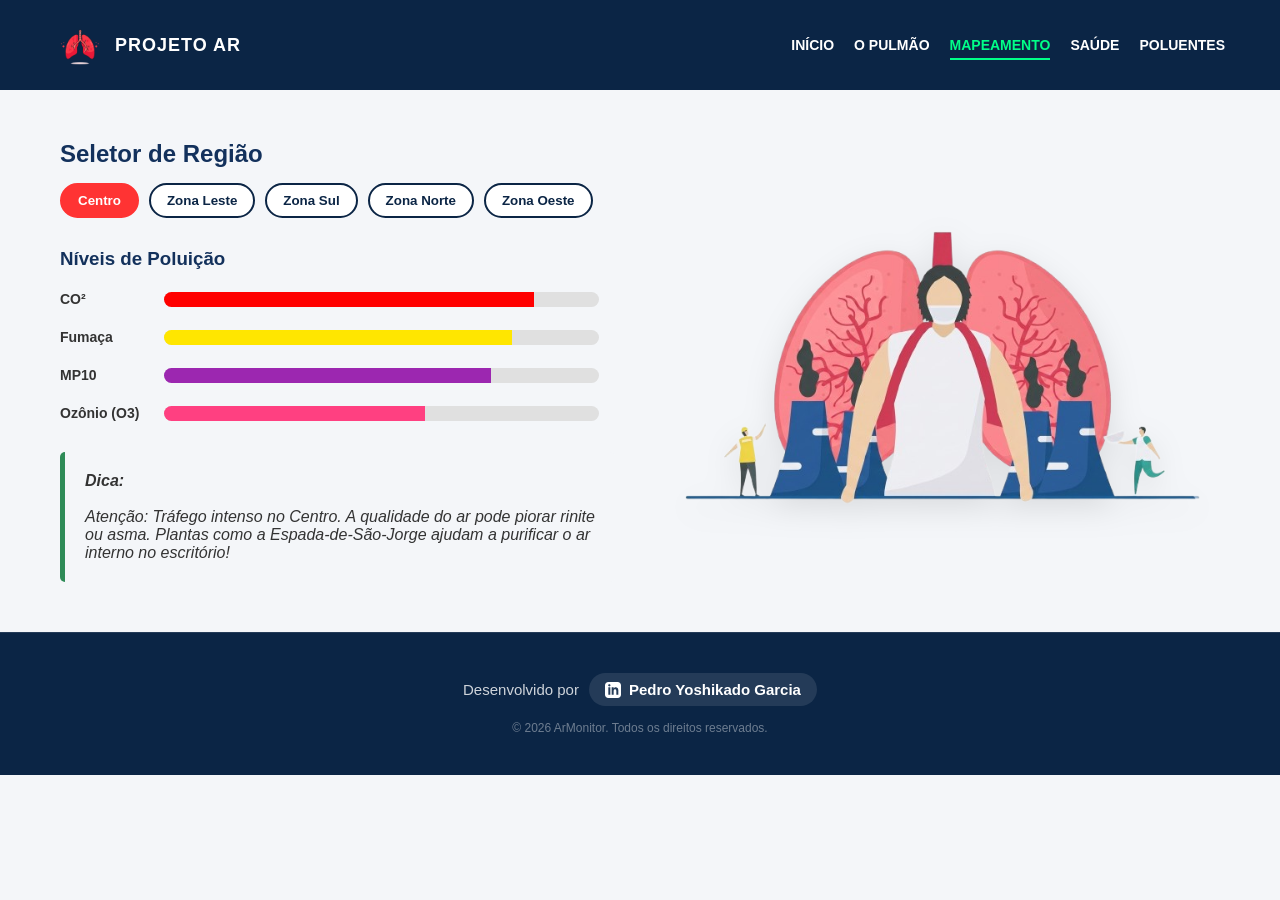
==== mapeamento.html @ 63df1856 "feat: estrutura responsiva e funcional" ====
<!DOCTYPE html>
<html lang="pt-BR">
<head>
    <meta charset="UTF-8">
    <meta name="viewport" content="width=device-width, initial-scale=1.0">
    <link rel="icon" type="image/png" href="img/hero-lung.png">
    <title>Mapeamento | ArMonitor</title>
    <link rel="stylesheet" href="css/style.css?v=1">
    <style>
        .navbar-container {
            display: flex;
            justify-content: space-between;
            align-items: center;
            width: 100%;
            flex-wrap: wrap;
            padding: 10px 15px;
        }
        .layout-purmao {
            display: flex;
            gap: 50px;
            align-items: center;
            justify-content: space-between;
            flex-wrap: wrap;
            padding: 50px 20px;
        }
        .coluna-dados {
            flex: 1;
            min-width: 350px;
        }
        .coluna-imagem {
            flex: 1;
            text-align: center;
            min-width: 300px;
        }
        .seletor-zonas {
            display: flex;
            flex-wrap: wrap;
            gap: 10px;
            margin-bottom: 30px;
        }
        .btn-zona {
            background-color: white;
            color: var(--azul-escuro);
            border: 2px solid var(--azul-escuro);
            padding: 8px 16px;
            border-radius: 20px;
            cursor: pointer;
            font-weight: bold;
            transition: 0.3s;
        }
        .btn-zona:hover {
            background-color: #f0f0f0;
        }
        .btn-zona.ativo {
            background-color: #ff3333; 
            color: white;
            border-color: #ff3333;
        }
        .grafico-linha {
            margin-bottom: 20px;
        }
        .grafico-linha strong {
            display: inline-block;
            width: 100px;
            font-size: 14px;
        }
        .barra-bg {
            display: inline-block;
            width: calc(100% - 120px);
            background-color: #e0e0e0;
            height: 15px;
            border-radius: 10px;
            vertical-align: middle;
            overflow: hidden;
        }
        .barra-fill {
            height: 100%;
            width: 0%;
            transition: width 0.8s cubic-bezier(0.4, 0, 0.2, 1);
        }
        #fill-co2 { background-color: #ff0000; } 
        #fill-fumaca { background-color: #ffe600; } 
        #fill-mp10 { background-color: #9c27b0; } 
        #fill-o3 { background-color: #ff4081; }
        .dica-fofinha {
            margin-top: 30px;
            padding: 20px;
            background-color: var(--fundo);
            border-left: 5px solid var(--verde-destaque);
            border-radius: 5px;
            font-style: italic;
            color: var(--texto);
        }
        @media (max-width: 768px) {
            .navbar-container {
                justify-content: center;
                flex-direction: column;
                gap: 10px;
            }
            .nav-links {
                gap: 12px !important;
                font-size: 12px;
                flex-wrap: wrap;
                justify-content: center;
            }
            .layout-purmao {
                flex-direction: column-reverse !important;
                padding: 30px 15px;
                gap: 30px;
            }
            .coluna-dados, .coluna-imagem {
                min-width: 100%;
            }
            .seletor-zonas {
                justify-content: center;
                margin-bottom: 20px;
            }
            .barra-bg {
                width: calc(100% - 90px);
            }
            .grafico-linha strong {
                width: 70px;
            }
        }
    </style>
</head>
<body>

    <nav class="navbar">
        <div class="container navbar-container">
            <div class="logo">
                <a href="/" style="display: flex; align-items: center; gap: 10px; text-decoration: none; color: inherit;">
                    <img src="img/hero-lung.png" alt="Logo ArMonitor" style="height: 40px; width: auto; display: block;">
                    <span style="font-weight: bold; font-size: 18px; letter-spacing: 1px; color: #fff; white-space: nowrap;">PROJETO AR</span>
                </a>
            </div>
            <ul class="nav-links" style="display: flex; list-style: none; gap: 20px; margin: 0; padding: 0; align-items: center;">
                <li><a href="/">INÍCIO</a></li>
                <li><a href="pulmao">O PULMÃO</a></li>
                <li><a href="mapeamento" class="active">MAPEAMENTO</a></li>
                <li><a href="saude">SAÚDE</a></li>
                <li><a href="poluentes">POLUENTES</a></li>
            </ul>
        </div>
    </nav>

    <div class="container layout-purmao">
        
        <div class="coluna-dados">
            <h2 style="color: var(--azul-principal); margin-bottom: 15px;">Seletor de Região</h2>
            
            <div class="seletor-zonas" id="botoes-zona">
                <button class="btn-zona ativo" data-id="centro">Centro</button>
                <button class="btn-zona" data-id="leste">Zona Leste</button>
                <button class="btn-zona" data-id="sul">Zona Sul</button>
                <button class="btn-zona" data-id="norte">Zona Norte</button>
                <button class="btn-zona" data-id="oeste">Zona Oeste</button>
            </div>

            <h3 style="color: var(--azul-principal); margin-bottom: 20px;">Níveis de Poluição</h3>

            <div class="grafico-linha">
                <strong>CO²</strong>
                <div class="barra-bg"><div class="barra-fill" id="fill-co2"></div></div>
            </div>
            <div class="grafico-linha">
                <strong>Fumaça</strong>
                <div class="barra-bg"><div class="barra-fill" id="fill-fumaca"></div></div>
            </div>
            <div class="grafico-linha">
                <strong>MP10</strong>
                <div class="barra-bg"><div class="barra-fill" id="fill-mp10"></div></div>
            </div>
            <div class="grafico-linha">
                <strong>Ozônio (O3)</strong>
                <div class="barra-bg"><div class="barra-fill" id="fill-o3"></div></div>
            </div>

            <div class="dica-fofinha">
                <strong>Dica:</strong><br><br>
                <span id="texto-dica">Carregando dica...</span>
            </div>
        </div>

        <div class="coluna-imagem">
            <img src="img/purmao.png" alt="Sistema Respiratório" style="max-width: 100%; height: auto; filter: drop-shadow(0px 10px 15px rgba(0,0,0,0.1));">
        </div>

    </div>

    <script>
        const dadosZonas = {
            centro: { 
                co2: "85%", fumaca: "80%", mp10: "75%", o3: "60%", 
                dica: "Atenção: Tráfego intenso no Centro. A qualidade do ar pode piorar rinite ou asma. Plantas como a Espada-de-São-Jorge ajudam a purificar o ar interno no escritório!" 
            },
            leste: { 
                co2: "75%", fumaca: "70%", mp10: "80%", o3: "65%", 
                dica: "Alta concentração de veículos pesados. Evite exercícios intensos ao ar livre perto de grandes avenidas nos horários de pico." 
            },
            sul: { 
                co2: "50%", fumaca: "40%", mp10: "45%", o3: "55%", 
                dica: "Você sabia? A proximidade com parques e áreas verdes na Zona Sul ajuda a conter a dispersão de poluentes. Respire mais aliviado!" 
            },
            norte: { 
                co2: "55%", fumaca: "45%", mp10: "50%", o3: "60%", 
                dica: "A Serra da Cantareira funciona como um verdadeiro filtro natural para a região. Aproveite os finais de semana nos parques locais!" 
            },
            oeste: { 
                co2: "70%", fumaca: "60%", mp10: "65%", o3: "75%", 
                dica: "Os níveis de Ozônio (O3) podem subir à tarde devido ao sol forte. Mantenha-se hidratado e evite exposição prolongada." 
            }
        };

        const botoes = document.querySelectorAll('.btn-zona');

        function atualizarDados(zonaId) {
            const dados = dadosZonas[zonaId];

            document.getElementById('fill-co2').style.width = dados.co2;
            document.getElementById('fill-fumaca').style.width = dados.fumaca;
            document.getElementById('fill-mp10').style.width = dados.mp10;
            document.getElementById('fill-o3').style.width = dados.o3;

            document.getElementById('texto-dica').innerText = dados.dica;
        }

        botoes.forEach(botao => {
            botao.addEventListener('click', function() {
                botoes.forEach(b => b.classList.remove('ativo'));
                this.classList.add('ativo');

                const zonaSelecionada = this.getAttribute('data-id');
                atualizarDados(zonaSelecionada);
            });
        });

        atualizarDados('centro');
    </script>

    <footer class="footer" style="background-color: var(--azul-escuro); padding: 40px 20px; border-top: 1px solid rgba(255,255,255,0.1);">
        <div class="container" style="display: flex; flex-direction: column; align-items: center; gap: 15px;">
            <div style="display: flex; align-items: center; gap: 10px; color: #fff; font-size: 15px; flex-wrap: wrap; justify-content: center;">
                <span style="opacity: 0.8;">Desenvolvido por</span>
                <a href="https://www.linkedin.com/in/pedro-yoshikado-garcia-a428642b7/" target="_blank" style="display: flex; align-items: center; gap: 8px; background-color: rgba(255,255,255,0.1); padding: 8px 16px; border-radius: 20px; color: #fff; text-decoration: none;">
                    <svg xmlns="http://www.w3.org/2000/svg" width="16" height="16" viewBox="0 0 24 24" fill="currentColor">
                        <path d="M19 0h-14c-2.761 0-5 2.239-5 5v14c0 2.761 2.239 5 5 5h14c2.762 0 5-2.239 5-5v-14c0-2.761-2.238-5-5-5zm-11 19h-3v-11h3v11zm-1.5-12.268c-.966 0-1.75-.79-1.75-1.764s.784-1.764 1.75-1.764 1.75.79 1.75 1.764-.783 1.764-1.75 1.764zm13.5 12.268h-3v-5.604c0-3.368-4-3.113-4 0v5.604h-3v-11h3v1.765c1.396-2.586 7-2.777 7 2.476v6.759z"/>
                    </svg>
                    <strong>Pedro Yoshikado Garcia</strong>
                </a>
            </div>
            <p style="font-size: 12px; color: rgba(255,255,255,0.5); margin: 0; text-align: center;">
                &copy; 2026 ArMonitor. Todos os direitos reservados.
            </p>
        </div>
    </footer>
    <script src="js/seguranca.js"></script>
</body>
</html>
---- css/style.css ----
html { scroll-behavior: smooth; }
:root {
    --azul-escuro: #0B2545;
    --azul-principal: #13315C;
    --azul-claro: #134074;
    --verde-destaque: #2E8B57;
    --verde-claro: #8FBC8F;
    --fundo: #F4F6F9;
    --texto: #333333;
    --branco: #FFFFFF;
}

* {
    margin: 0;
    padding: 0;
    box-sizing: border-box;
    font-family: 'Segoe UI', Tahoma, Geneva, Verdana, sans-serif;
}

body {
    background-color: var(--fundo);
    color: var(--texto);
}

.container {
    max-width: 1200px;
    margin: 0 auto;
    padding: 0 20px;
}

.navbar {
    background-color: var(--azul-escuro);
    color: var(--branco);
    padding: 15px 0;
}

.navbar-container {
    display: flex;
    justify-content: space-between;
    align-items: center;
}

.logo img {
    height: 40px;
}

.nav-links {
    list-style: none;
    display: flex;
    gap: 20px;
    align-items: center;
}

.nav-links a {
    text-decoration: none;
    color: var(--branco);
    font-weight: bold;
    font-size: 14px;
}

.btn-navbar-green {
    background-color: var(--verde-destaque);
    padding: 8px 15px;
    border-radius: 5px;
}

.hero {
    background: linear-gradient(135deg, var(--azul-escuro), var(--verde-destaque));
    color: var(--branco);
    padding: 80px 0;
}

.hero-container {
    display: flex;
    justify-content: space-between;
    align-items: center;
    gap: 40px;
}

.hero-text {
    flex: 1;
}

.hero-text h1 {
    font-size: 36px;
    margin-bottom: 20px;
}

.hero-text p {
    font-size: 16px;
    margin-bottom: 30px;
}

.hero-btns {
    display: flex;
    gap: 15px;
}

.btn-primary-green {
    background-color: var(--verde-destaque);
    color: var(--branco);
    border: none;
    padding: 10px 20px;
    border-radius: 5px;
    cursor: pointer;
    font-weight: bold;
}

.btn-outline-blue {
    background-color: transparent;
    color: var(--branco);
    border: 2px solid var(--branco);
    padding: 8px 18px;
    border-radius: 5px;
    cursor: pointer;
    font-weight: bold;
}

.hero-img {
    flex: 1;
    text-align: right;
}

.hero-img img {
    max-width: 100%;
    height: auto;
}

.cards-section {
    display: flex;
    justify-content: center;
    gap: 20px;
    margin-top: -40px;
    padding-bottom: 50px;
}

.card {
    background: var(--branco);
    padding: 30px;
    border-radius: 8px;
    box-shadow: 0 4px 10px rgba(0,0,0,0.1);
    flex: 1;
    text-align: center;
}

.card-blue-top { border-top: 4px solid var(--azul-principal); }
.card-green-top { border-top: 4px solid var(--verde-destaque); }

.card-icon img { height: 60px; margin-bottom: 20px; }
.card h3 { color: var(--azul-principal); font-size: 18px; margin-bottom: 10px; }
.card p { font-size: 14px; margin-bottom: 15px; color: var(--texto); }
.card a { text-decoration: none; color: var(--azul-claro); font-weight: bold; font-size: 14px; }

.health-info {
    display: flex;
    justify-content: space-between;
    align-items: center;
    padding: 50px 0;
    gap: 40px;
}

.info-text { flex: 1; }
.info-text h2 { color: var(--azul-principal); margin-bottom: 20px; }
.info-text ul { list-style: disc; margin-left: 20px; margin-bottom: 20px; }
.info-text li { font-size: 14px; margin-bottom: 10px; color: var(--texto); }
.view-details { text-decoration: none; color: var(--azul-claro); font-weight: bold; font-size: 14px; }

.info-img { flex: 1; text-align: center; }
.info-img img { max-width: 100%; height: auto; }

.other-regions {
    text-align: center;
    padding: 50px 0;
}

.other-regions h2 { color: var(--azul-principal); margin-bottom: 10px; }
.other-regions p { color: var(--texto); font-size: 14px; margin-bottom: 30px; }

.regions-grid {
    display: grid;
    grid-template-columns: repeat(3, 1fr);
    gap: 20px;
}

.region-item {
    background: var(--branco);
    padding: 30px;
    border-radius: 8px;
    box-shadow: 0 4px 6px rgba(0,0,0,0.05);
    text-align: center;
}

.region-item img { height: 50px; margin-bottom: 15px; }
.region-item h4 { color: var(--azul-claro); margin-bottom: 8px; }
.region-item p { color: var(--texto); font-size: 12px; margin-bottom: 15px; }

.btn-outline-green {
    background: transparent;
    color: var(--verde-destaque);
    border: 2px solid var(--verde-destaque);
    padding: 8px 15px;
    border-radius: 5px;
    cursor: pointer;
    font-size: 12px;
}

.curiosity {
    display: flex;
    justify-content: space-between;
    align-items: center;
    padding: 50px 0;
    gap: 40px;
}

.curiosity-img { flex: 1; text-align: center; }
.curiosity-img img { max-width: 100%; height: auto; }

.curiosity-text { flex: 1; }
.curiosity-text h2 { color: var(--azul-principal); margin-bottom: 20px; }
.curiosity-text p { font-size: 14px; color: var(--texto); margin-bottom: 30px; line-height: 1.6; }

.stats-grid {
    display: grid;
    grid-template-columns: repeat(3, 1fr);
    gap: 15px;
}

.stat-item { text-align: center; }
.stat-number { font-size: 24px; font-weight: bold; color: var(--verde-destaque); display: block; }
.stat-desc { font-size: 12px; color: var(--texto); }

.partners {
    display: flex;
    justify-content: space-around;
    align-items: center;
    padding: 40px 0;
    border-top: 1px solid #ddd;
}

.partners img { height: 30px; opacity: 0.7; }

.footer {
    background-color: var(--azul-escuro);
    color: var(--branco);
    padding: 50px 0;
    text-align: center;
}

.footer h3 { font-size: 20px; margin-bottom: 10px; }
.footer p { font-size: 14px; margin-bottom: 20px; opacity: 0.8; }

.subscribe-form {
    display: flex;
    justify-content: center;
    gap: 10px;
    margin-bottom: 30px;
}

.subscribe-form input {
    padding: 10px;
    border: none;
    border-radius: 5px;
    width: 250px;
}

.subscribe-form button {
    background-color: var(--verde-destaque);
    color: var(--branco);
    border: none;
    padding: 10px 20px;
    border-radius: 5px;
    cursor: pointer;
    font-weight: bold;
}

.copyright {
    font-size: 10px;
    opacity: 0.6;
    margin-top: 30px;
}
.nav-links a.active {
    font-weight: bold;
    color: #00ff88;
    border-bottom: 2px solid #00ff88;
    padding-bottom: 5px;
}
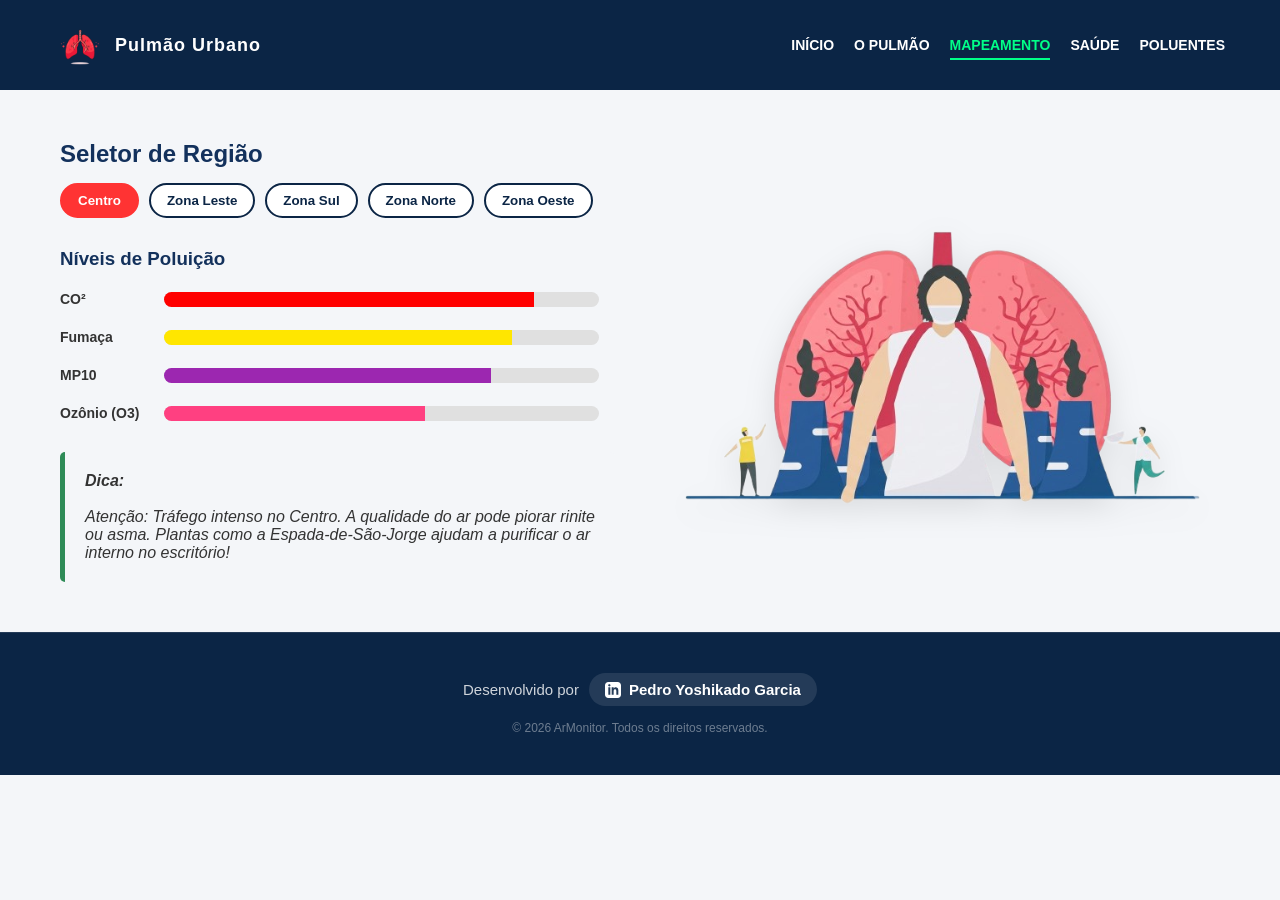
==== commit 4b3b48ba: "refactor: atualiza os titulos do site para Pulmao Urbano" ====
--- a/mapeamento.html
+++ b/mapeamento.html
@@ -4,7 +4,7 @@
     <meta charset="UTF-8">
     <meta name="viewport" content="width=device-width, initial-scale=1.0">
     <link rel="icon" type="image/png" href="img/hero-lung.png">
-    <title>Mapeamento | ArMonitor</title>
+    <title>Mapeamento | Pulmão Urbano</title>
     <link rel="stylesheet" href="css/style.css?v=1">
     <style>
         .navbar-container {
@@ -131,7 +131,7 @@
             <div class="logo">
                 <a href="/" style="display: flex; align-items: center; gap: 10px; text-decoration: none; color: inherit;">
                     <img src="img/hero-lung.png" alt="Logo ArMonitor" style="height: 40px; width: auto; display: block;">
-                    <span style="font-weight: bold; font-size: 18px; letter-spacing: 1px; color: #fff; white-space: nowrap;">PROJETO AR</span>
+                    <span style="font-weight: bold; font-size: 18px; letter-spacing: 1px; color: #fff; white-space: nowrap;">Pulmão Urbano</span>
                 </a>
             </div>
             <ul class="nav-links" style="display: flex; list-style: none; gap: 20px; margin: 0; padding: 0; align-items: center;">
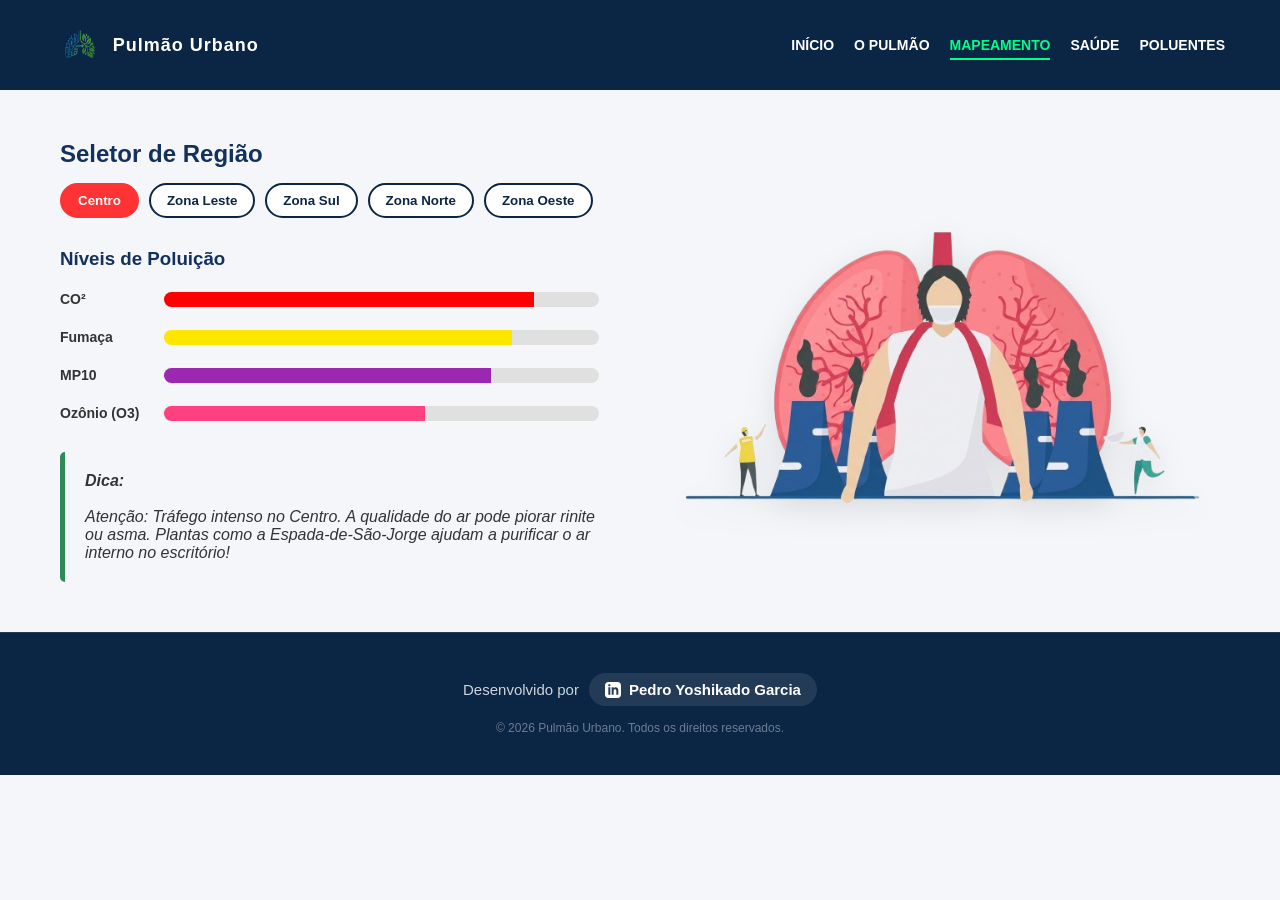
==== commit dae37a3a: "refactor: atualização do logo do site e implementacao do sistema de atualizar a pagina (F5)" ====
--- a/mapeamento.html
+++ b/mapeamento.html
@@ -3,7 +3,7 @@
 <head>
     <meta charset="UTF-8">
     <meta name="viewport" content="width=device-width, initial-scale=1.0">
-    <link rel="icon" type="image/png" href="img/hero-lung.png">
+    <link rel="icon" type="image/png" href="img/logo.png">
     <title>Mapeamento | Pulmão Urbano</title>
     <link rel="stylesheet" href="css/style.css?v=1">
     <style>
@@ -130,7 +130,7 @@
         <div class="container navbar-container">
             <div class="logo">
                 <a href="/" style="display: flex; align-items: center; gap: 10px; text-decoration: none; color: inherit;">
-                    <img src="img/hero-lung.png" alt="Logo ArMonitor" style="height: 40px; width: auto; display: block;">
+                    <img src="img/logo.png" alt="Logo ArMonitor" style="height: 40px; width: auto; display: block;">
                     <span style="font-weight: bold; font-size: 18px; letter-spacing: 1px; color: #fff; white-space: nowrap;">Pulmão Urbano</span>
                 </a>
             </div>
@@ -250,7 +250,7 @@
                 </a>
             </div>
             <p style="font-size: 12px; color: rgba(255,255,255,0.5); margin: 0; text-align: center;">
-                &copy; 2026 ArMonitor. Todos os direitos reservados.
+                &copy; 2026 Pulmão Urbano. Todos os direitos reservados.
             </p>
         </div>
     </footer>
